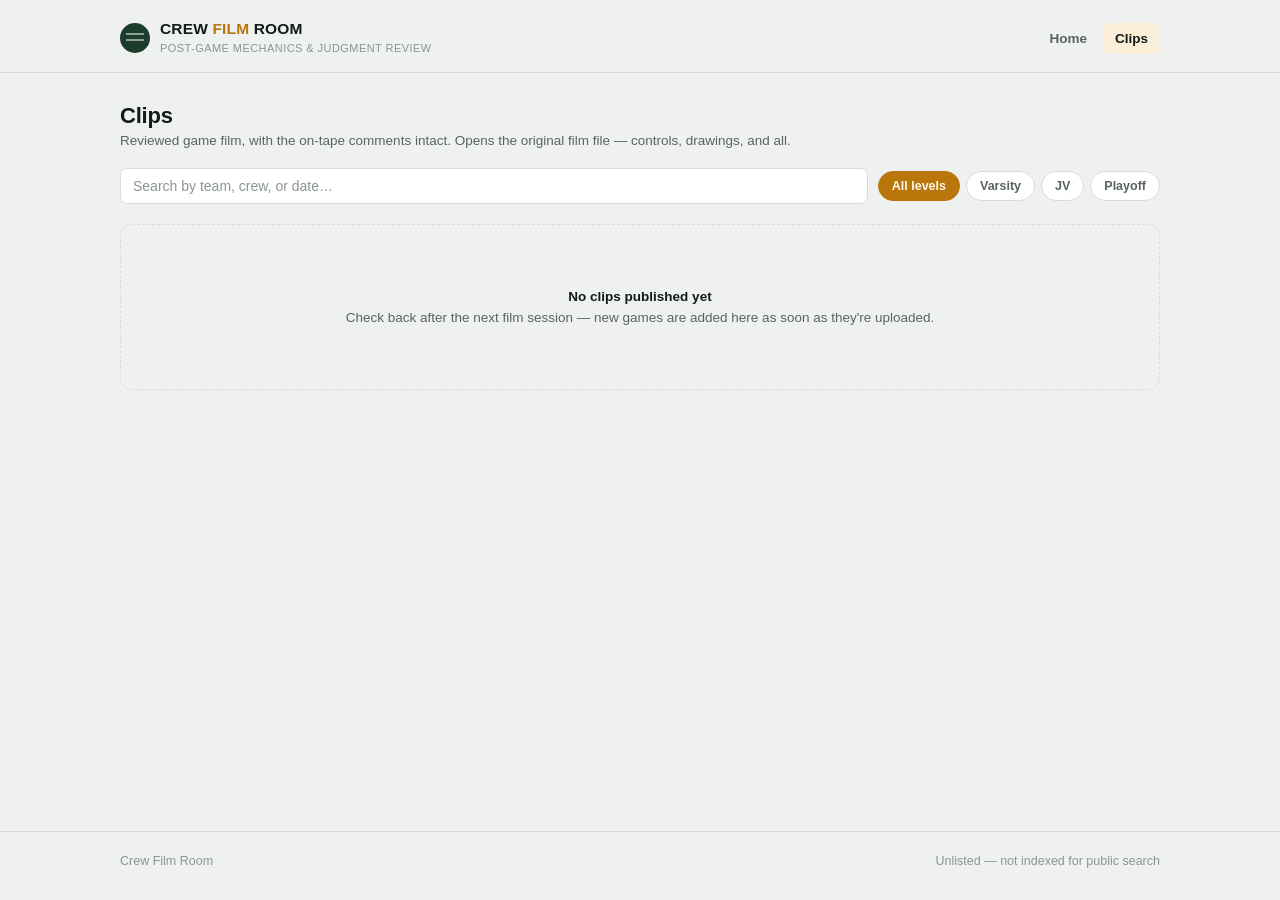
==== clips/index.html @ f7b79e9a "Scaffold Crew Film Room static site Home page with an extensible section grid, a searchable/filterab" ====
<!doctype html>
<html lang="en">
<head>
  <meta charset="utf-8" />
  <meta name="viewport" content="width=device-width, initial-scale=1" />
  <title>Clips — Crew Film Room</title>
  <meta name="description" content="Search reviewed game film for the crew." />
  <link rel="stylesheet" href="/assets/site.css" />
</head>
<body>
  <header class="site-header">
    <div class="wrap">
      <a class="brand" href="/">
        <span class="mark"></span>
        <span>
          <span class="name">CREW <span>FILM</span> ROOM</span><br />
          <span class="tagline">Post-game mechanics &amp; judgment review</span>
        </span>
      </a>
      <nav class="site-nav">
        <a href="/">Home</a>
        <a href="/clips/" aria-current="page">Clips</a>
      </nav>
    </div>
  </header>

  <main class="clips-main">
    <div class="wrap">
      <div class="page-head">
        <h1>Clips</h1>
        <p>Reviewed game film, with the on-tape comments intact. Opens the original film file &mdash; controls, drawings, and all.</p>
      </div>

      <div class="toolbar">
        <input class="search" id="search" placeholder="Search by team, crew, or date…" />
        <div class="chip-row" id="levelChips">
          <button class="chip active" data-level="all">All levels</button>
          <button class="chip" data-level="Varsity">Varsity</button>
          <button class="chip" data-level="JV">JV</button>
          <button class="chip" data-level="Playoff">Playoff</button>
        </div>
      </div>

      <div id="grid" class="grid"></div>
      <div id="emptyState" class="empty-state" style="display:none;">
        <p>No clips published yet</p>
        <p>Check back after the next film session &mdash; new games are added here as soon as they're uploaded.</p>
      </div>
    </div>
  </main>

  <footer class="site-footer">
    <div class="wrap">
      <span>Crew Film Room</span>
      <span>Unlisted &mdash; not indexed for public search</span>
    </div>
  </footer>

  <script src="/assets/clips.js"></script>
</body>
</html>
---- assets/site.css ----
/* Crew Film Room — shared styles */

:root {
  --bg: #eef1ef;
  --surface: #ffffff;
  --surface-2: #f5f7f5;
  --ink: #131b17;
  --ink-muted: #59645f;
  --ink-faint: #8b968f;
  --accent: #b9760a;
  --accent-ink: #fff8ee;
  --accent-bg: #fbeed9;
  --line: #d7dcd8;
  --field: #1d3d2c;
  --field-line: rgba(255, 255, 255, 0.5);
  --shadow: 0 1px 2px rgba(20, 30, 25, 0.06), 0 6px 20px rgba(20, 30, 25, 0.05);
}

@media (prefers-color-scheme: dark) {
  :root {
    --bg: #0e1310;
    --surface: #161d19;
    --surface-2: #1c2420;
    --ink: #e9ede9;
    --ink-muted: #97a29c;
    --ink-faint: #616c66;
    --accent: #e8a93c;
    --accent-ink: #201804;
    --accent-bg: #2c2413;
    --line: #293029;
    --field: #142a1e;
    --field-line: rgba(255, 255, 255, 0.35);
    --shadow: 0 1px 2px rgba(0, 0, 0, 0.3), 0 8px 24px rgba(0, 0, 0, 0.35);
  }
}
:root[data-theme="dark"] {
  --bg: #0e1310; --surface: #161d19; --surface-2: #1c2420; --ink: #e9ede9;
  --ink-muted: #97a29c; --ink-faint: #616c66; --accent: #e8a93c; --accent-ink: #201804;
  --accent-bg: #2c2413; --line: #293029; --field: #142a1e; --field-line: rgba(255, 255, 255, 0.35);
  --shadow: 0 1px 2px rgba(0, 0, 0, 0.3), 0 8px 24px rgba(0, 0, 0, 0.35);
}
:root[data-theme="light"] {
  --bg: #eef1ef; --surface: #ffffff; --surface-2: #f5f7f5; --ink: #131b17;
  --ink-muted: #59645f; --ink-faint: #8b968f; --accent: #b9760a; --accent-ink: #fff8ee;
  --accent-bg: #fbeed9; --line: #d7dcd8; --field: #1d3d2c; --field-line: rgba(255, 255, 255, 0.5);
  --shadow: 0 1px 2px rgba(20, 30, 25, 0.06), 0 6px 20px rgba(20, 30, 25, 0.05);
}

* { box-sizing: border-box; }
html, body { margin: 0; background: var(--bg); color: var(--ink); }
body {
  font-family: -apple-system, BlinkMacSystemFont, "Segoe UI", Roboto, Arial, sans-serif;
  font-variant-numeric: tabular-nums;
  min-height: 100vh;
  display: flex;
  flex-direction: column;
}
a { color: inherit; }
button { font-family: inherit; }

.wrap { max-width: 1080px; margin: 0 auto; padding: 0 20px; width: 100%; }

/* ---------- header ---------- */
.site-header {
  border-bottom: 1px solid var(--line);
}
.site-header .wrap {
  display: flex;
  align-items: center;
  justify-content: space-between;
  padding: 20px 20px 16px;
  gap: 16px;
  flex-wrap: wrap;
}
.brand { display: flex; align-items: center; gap: 10px; text-decoration: none; }
.brand .mark {
  width: 30px; height: 30px; border-radius: 50%;
  background: var(--field);
  position: relative;
  flex: none;
}
.brand .mark::before, .brand .mark::after {
  content: "";
  position: absolute;
  left: 6px; right: 6px;
  height: 1.5px;
  background: var(--field-line);
}
.brand .mark::before { top: 10px; }
.brand .mark::after { top: 16px; }
.brand .name { font-weight: 800; font-size: 15.5px; letter-spacing: 0.01em; color: var(--ink); }
.brand .name span { color: var(--accent); }
.brand .tagline {
  font-size: 11px; color: var(--ink-faint);
  letter-spacing: 0.04em; text-transform: uppercase;
  margin-top: 1px;
}

.site-nav { display: flex; gap: 4px; }
.site-nav a {
  font-size: 13.5px; font-weight: 600; color: var(--ink-muted);
  text-decoration: none; padding: 8px 12px; border-radius: 7px;
}
.site-nav a:hover { background: var(--surface-2); color: var(--ink); }
.site-nav a[aria-current="page"] { color: var(--ink); background: var(--accent-bg); }

/* ---------- footer ---------- */
.site-footer {
  margin-top: auto;
  border-top: 1px solid var(--line);
  padding: 22px 0 32px;
}
.site-footer .wrap {
  font-size: 12.5px;
  color: var(--ink-faint);
  display: flex;
  justify-content: space-between;
  flex-wrap: wrap;
  gap: 8px;
}

/* ---------- home ---------- */
main { flex: 1; }
.home-main .wrap { padding-top: 44px; padding-bottom: 60px; }
.intro { max-width: 60ch; margin-bottom: 36px; }
.intro .eyebrow {
  font-size: 11.5px; font-weight: 700; letter-spacing: 0.14em; text-transform: uppercase;
  color: var(--accent); display: flex; align-items: center; gap: 10px; margin-bottom: 12px;
}
.intro .eyebrow::before { content: ""; display: inline-block; width: 22px; height: 2px; background: var(--accent); }
.intro h1 {
  font-size: clamp(26px, 4.5vw, 36px); font-weight: 800; letter-spacing: -0.01em;
  line-height: 1.12; margin: 0 0 10px; text-wrap: balance;
}
.intro .lede { font-size: 15px; color: var(--ink-muted); line-height: 1.55; margin: 0; }

.sections-grid {
  display: grid;
  grid-template-columns: repeat(auto-fit, minmax(240px, 1fr));
  gap: 14px;
}
.section-card {
  display: block;
  text-decoration: none;
  background: var(--surface);
  border: 1px solid var(--line);
  border-radius: 12px;
  padding: 20px 20px 22px;
  box-shadow: var(--shadow);
  transition: transform 0.12s ease;
}
.section-card:not(.is-soon):hover { transform: translateY(-2px); }
.section-card.is-soon { cursor: default; opacity: 0.7; }
.section-card .card-top {
  display: flex; align-items: center; justify-content: space-between; margin-bottom: 10px;
}
.section-card h2 { font-size: 16px; font-weight: 700; margin: 0; color: var(--ink); }
.section-card p { font-size: 13.5px; color: var(--ink-muted); line-height: 1.5; margin: 0; }
.status-pill {
  font-size: 10.5px; font-weight: 700; text-transform: uppercase; letter-spacing: 0.05em;
  padding: 3px 8px; border-radius: 999px; white-space: nowrap;
}
.status-pill.live { background: var(--accent-bg); color: var(--accent); }
.status-pill.soon { background: var(--surface-2); color: var(--ink-faint); border: 1px solid var(--line); }

/* ---------- clips / search ---------- */
.clips-main .wrap { padding-top: 30px; padding-bottom: 60px; }
.page-head { margin-bottom: 20px; }
.page-head h1 { font-size: 22px; font-weight: 800; margin: 0 0 4px; letter-spacing: -0.01em; }
.page-head p { font-size: 13.5px; color: var(--ink-muted); margin: 0; }

.toolbar { display: flex; gap: 10px; align-items: center; flex-wrap: wrap; margin-bottom: 20px; }
.search {
  flex: 1; min-width: 200px;
  background: var(--surface); border: 1px solid var(--line); border-radius: 7px;
  padding: 9px 12px; font-size: 14px; color: var(--ink);
}
.search::placeholder { color: var(--ink-faint); }
.chip-row { display: flex; gap: 6px; flex-wrap: wrap; }
.chip {
  font-size: 12.5px; font-weight: 600; padding: 7px 13px; border-radius: 999px;
  border: 1px solid var(--line); background: var(--surface); color: var(--ink-muted); cursor: pointer;
}
.chip.active { background: var(--accent); color: var(--accent-ink); border-color: var(--accent); }

.grid {
  display: grid;
  grid-template-columns: repeat(auto-fill, minmax(260px, 1fr));
  gap: 16px;
}
.card {
  background: var(--surface);
  border: 1px solid var(--line);
  border-radius: 10px;
  overflow: hidden;
  text-decoration: none;
  color: inherit;
  box-shadow: var(--shadow);
  transition: transform 0.12s ease;
  display: flex;
  flex-direction: column;
}
.card:hover { transform: translateY(-2px); }
.card:focus-visible { outline: 2px solid var(--accent); outline-offset: 2px; }

.thumb {
  position: relative;
  aspect-ratio: 16 / 9;
  background:
    repeating-linear-gradient(90deg, transparent 0 38px, var(--field-line) 38px 39px, transparent 39px 76px),
    linear-gradient(160deg, var(--field), #0e2117 85%);
  overflow: hidden;
}
.thumb img { width: 100%; height: 100%; object-fit: cover; display: block; }
.thumb .clipcount {
  position: absolute; right: 8px; bottom: 8px;
  background: rgba(0, 0, 0, 0.55); color: #fff;
  font-size: 11px; font-weight: 700; padding: 3px 7px; border-radius: 4px;
}
.thumb .play { position: absolute; inset: 0; display: flex; align-items: center; justify-content: center; }
.thumb .play svg { width: 40px; height: 40px; opacity: 0.9; filter: drop-shadow(0 2px 6px rgba(0, 0, 0, 0.4)); }

.card-body { padding: 13px 14px 15px; display: flex; flex-direction: column; gap: 8px; flex: 1; }
.card-top { display: flex; justify-content: space-between; align-items: flex-start; gap: 8px; }
.matchup { font-weight: 700; font-size: 14.5px; line-height: 1.3; }
.level-pill {
  font-size: 10.5px; font-weight: 700; text-transform: uppercase; letter-spacing: 0.04em;
  padding: 3px 7px; border-radius: 4px; white-space: nowrap;
  background: var(--accent-bg); color: var(--accent);
}
.card-meta { font-size: 12px; color: var(--ink-muted); display: flex; gap: 8px; flex-wrap: wrap; }
.card-meta .dot { color: var(--ink-faint); }
.tag-row { display: flex; gap: 5px; flex-wrap: wrap; margin-top: 2px; }
.tag {
  font-size: 11px; color: var(--ink-muted); background: var(--surface-2);
  padding: 3px 8px; border-radius: 999px; border: 1px solid var(--line);
}

.empty-state {
  text-align: center;
  padding: 64px 20px;
  color: var(--ink-muted);
  border: 1px dashed var(--line);
  border-radius: 12px;
}
.empty-state p:first-child { font-weight: 700; color: var(--ink); margin: 0 0 6px; }
.empty-state p { font-size: 13.5px; margin: 0; }
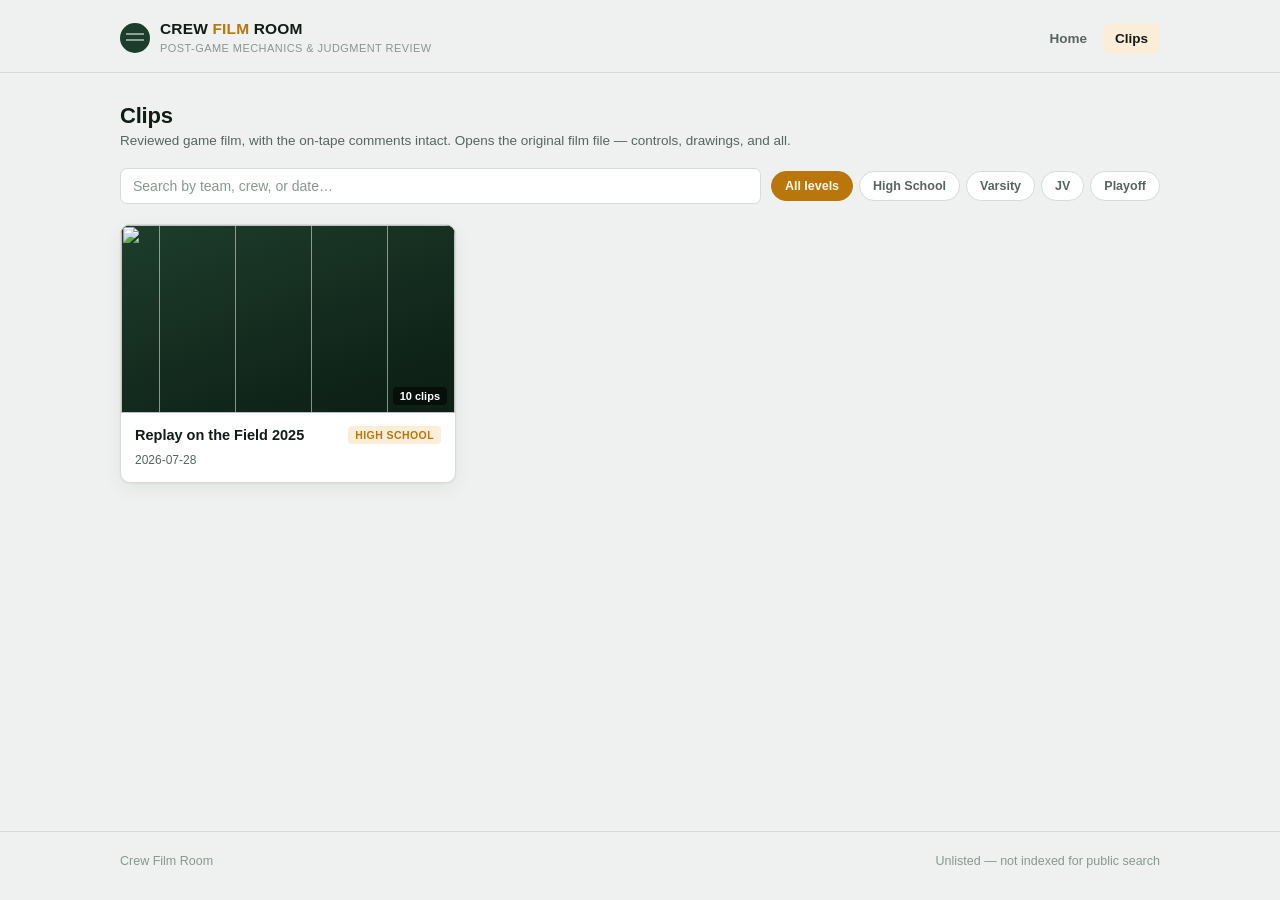
==== commit df762b63: "Add Replay on the Field 2025 and support crew-less/tagless entries Cards now omit the crew line and " ====
--- a/clips/index.html
+++ b/clips/index.html
@@ -35,6 +35,7 @@
         <input class="search" id="search" placeholder="Search by team, crew, or date…" />
         <div class="chip-row" id="levelChips">
           <button class="chip active" data-level="all">All levels</button>
+          <button class="chip" data-level="High School">High School</button>
           <button class="chip" data-level="Varsity">Varsity</button>
           <button class="chip" data-level="JV">JV</button>
           <button class="chip" data-level="Playoff">Playoff</button>
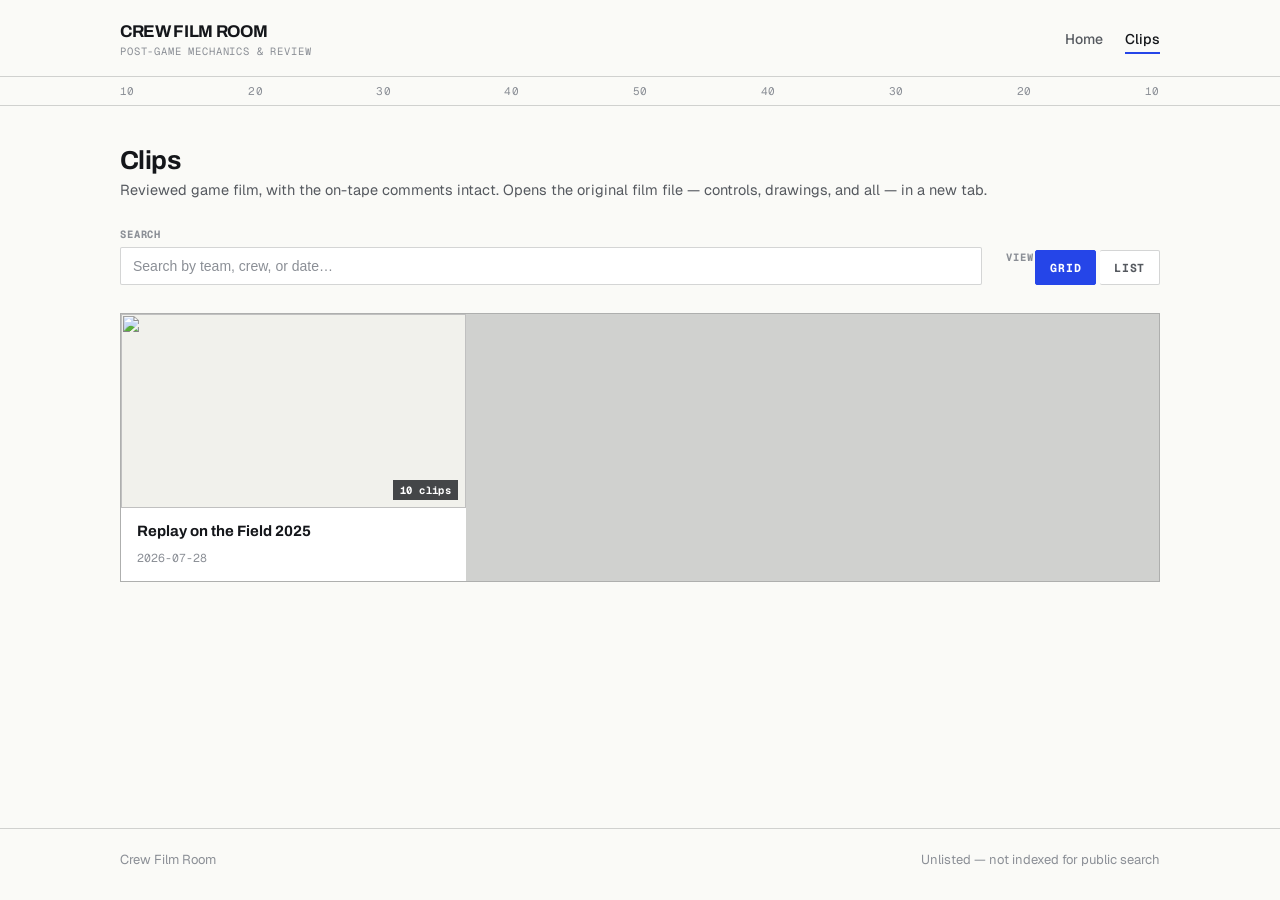
==== commit 317625e7: "Restyle to the Chalk Line design system, revamp copy, add list view Ports the theme from ~/code/whit" ====
--- a/clips/index.html
+++ b/clips/index.html
@@ -5,17 +5,17 @@
   <meta name="viewport" content="width=device-width, initial-scale=1" />
   <title>Clips — Crew Film Room</title>
   <meta name="description" content="Search reviewed game film for the crew." />
+  <link rel="preconnect" href="https://fonts.googleapis.com" />
+  <link rel="preconnect" href="https://fonts.gstatic.com" crossorigin />
+  <link href="https://fonts.googleapis.com/css2?family=Archivo:wght@600;700&family=Geist:wght@400;500;700&family=Geist+Mono:wght@400;700&display=swap" rel="stylesheet" />
   <link rel="stylesheet" href="/assets/site.css" />
 </head>
 <body>
   <header class="site-header">
     <div class="wrap">
       <a class="brand" href="/">
-        <span class="mark"></span>
-        <span>
-          <span class="name">CREW <span>FILM</span> ROOM</span><br />
-          <span class="tagline">Post-game mechanics &amp; judgment review</span>
-        </span>
+        <span class="name">Crew Film Room</span>
+        <span class="tagline">Post-game mechanics &amp; Review</span>
       </a>
       <nav class="site-nav">
         <a href="/">Home</a>
@@ -24,21 +24,30 @@
     </div>
   </header>
 
+  <div class="yardline-strip">
+    <div class="wrap">
+      <span>10</span><span>20</span><span>30</span><span>40</span><span>50</span><span>40</span><span>30</span><span>20</span><span>10</span>
+    </div>
+  </div>
+
   <main class="clips-main">
     <div class="wrap">
       <div class="page-head">
         <h1>Clips</h1>
-        <p>Reviewed game film, with the on-tape comments intact. Opens the original film file &mdash; controls, drawings, and all.</p>
+        <p>Reviewed game film, with the on-tape comments intact. Opens the original film file &mdash; controls, drawings, and all &mdash; in a new tab.</p>
       </div>
 
       <div class="toolbar">
-        <input class="search" id="search" placeholder="Search by team, crew, or date…" />
-        <div class="chip-row" id="levelChips">
-          <button class="chip active" data-level="all">All levels</button>
-          <button class="chip" data-level="High School">High School</button>
-          <button class="chip" data-level="Varsity">Varsity</button>
-          <button class="chip" data-level="JV">JV</button>
-          <button class="chip" data-level="Playoff">Playoff</button>
+        <div class="search-field">
+          <label for="search">Search</label>
+          <input class="search" id="search" placeholder="Search by team, crew, or date…" />
+        </div>
+        <div class="view-toggle" role="group" aria-label="Layout">
+          <span class="mono-label">View</span>
+          <div>
+            <button class="view-btn" id="viewGrid" type="button" aria-pressed="true">Grid</button>
+            <button class="view-btn" id="viewList" type="button" aria-pressed="false">List</button>
+          </div>
         </div>
       </div>
 
--- a/assets/site.css
+++ b/assets/site.css
@@ -1,118 +1,116 @@
-/* Crew Film Room — shared styles */
+/* Crew Film Room — "Chalk Line" theme, ported from ~/code/whitehat's
+   DESIGN.md. Same audience (NFHS football officials), same system:
+   light paper surface, cobalt accent, hairline rules instead of cards,
+   mono uppercase micro-labels, zero border-radius, no shadows/gradients.
+   Light-first by design — whitehat has no dark mode, so neither does this. */
 
 :root {
-  --bg: #eef1ef;
-  --surface: #ffffff;
-  --surface-2: #f5f7f5;
-  --ink: #131b17;
-  --ink-muted: #59645f;
-  --ink-faint: #8b968f;
-  --accent: #b9760a;
-  --accent-ink: #fff8ee;
-  --accent-bg: #fbeed9;
-  --line: #d7dcd8;
-  --field: #1d3d2c;
-  --field-line: rgba(255, 255, 255, 0.5);
-  --shadow: 0 1px 2px rgba(20, 30, 25, 0.06), 0 6px 20px rgba(20, 30, 25, 0.05);
-}
-
-@media (prefers-color-scheme: dark) {
-  :root {
-    --bg: #0e1310;
-    --surface: #161d19;
-    --surface-2: #1c2420;
-    --ink: #e9ede9;
-    --ink-muted: #97a29c;
-    --ink-faint: #616c66;
-    --accent: #e8a93c;
-    --accent-ink: #201804;
-    --accent-bg: #2c2413;
-    --line: #293029;
-    --field: #142a1e;
-    --field-line: rgba(255, 255, 255, 0.35);
-    --shadow: 0 1px 2px rgba(0, 0, 0, 0.3), 0 8px 24px rgba(0, 0, 0, 0.35);
-  }
-}
-:root[data-theme="dark"] {
-  --bg: #0e1310; --surface: #161d19; --surface-2: #1c2420; --ink: #e9ede9;
-  --ink-muted: #97a29c; --ink-faint: #616c66; --accent: #e8a93c; --accent-ink: #201804;
-  --accent-bg: #2c2413; --line: #293029; --field: #142a1e; --field-line: rgba(255, 255, 255, 0.35);
-  --shadow: 0 1px 2px rgba(0, 0, 0, 0.3), 0 8px 24px rgba(0, 0, 0, 0.35);
-}
-:root[data-theme="light"] {
-  --bg: #eef1ef; --surface: #ffffff; --surface-2: #f5f7f5; --ink: #131b17;
-  --ink-muted: #59645f; --ink-faint: #8b968f; --accent: #b9760a; --accent-ink: #fff8ee;
-  --accent-bg: #fbeed9; --line: #d7dcd8; --field: #1d3d2c; --field-line: rgba(255, 255, 255, 0.5);
-  --shadow: 0 1px 2px rgba(20, 30, 25, 0.06), 0 6px 20px rgba(20, 30, 25, 0.05);
+  /* Surfaces */
+  --color-bg: #FAFAF7;
+  --color-surface: #FFFFFF;
+  --color-surface-hover: #F1F1EC;
+
+  /* Text */
+  --color-text-primary: #14161A;
+  --color-text-secondary: #55595F;
+  --color-text-muted: #8B8F96;
+
+  /* Accent */
+  --color-accent: #2545E8;
+  --color-accent-hover: #1B36C4;
+
+  /* Rules (borders) */
+  --color-border: rgba(20, 22, 26, 0.18);
+  --color-border-active: rgba(20, 22, 26, 0.45);
 }
 
 * { box-sizing: border-box; }
-html, body { margin: 0; background: var(--bg); color: var(--ink); }
+html, body { margin: 0; background: var(--color-bg); color: var(--color-text-primary); }
 body {
-  font-family: -apple-system, BlinkMacSystemFont, "Segoe UI", Roboto, Arial, sans-serif;
+  font-family: "Geist", sans-serif;
   font-variant-numeric: tabular-nums;
   min-height: 100vh;
   display: flex;
   flex-direction: column;
+  -webkit-font-smoothing: antialiased;
+  -moz-osx-font-smoothing: grayscale;
 }
 a { color: inherit; }
 button { font-family: inherit; }
+h1, h2, h3 {
+  font-family: "Archivo", sans-serif;
+  letter-spacing: -0.02em;
+}
+
+:focus-visible {
+  outline: 2px solid var(--color-accent);
+  outline-offset: 2px;
+}
+
+.mono-label {
+  font-family: "Geist Mono", monospace;
+  text-transform: uppercase;
+  letter-spacing: 0.08em;
+}
 
 .wrap { max-width: 1080px; margin: 0 auto; padding: 0 20px; width: 100%; }
 
 /* ---------- header ---------- */
 .site-header {
-  border-bottom: 1px solid var(--line);
+  border-bottom: 1px solid var(--color-border);
 }
 .site-header .wrap {
   display: flex;
   align-items: center;
   justify-content: space-between;
-  padding: 20px 20px 16px;
+  padding: 22px 20px 18px;
   gap: 16px;
   flex-wrap: wrap;
 }
-.brand { display: flex; align-items: center; gap: 10px; text-decoration: none; }
-.brand .mark {
-  width: 30px; height: 30px; border-radius: 50%;
-  background: var(--field);
-  position: relative;
-  flex: none;
-}
-.brand .mark::before, .brand .mark::after {
-  content: "";
-  position: absolute;
-  left: 6px; right: 6px;
-  height: 1.5px;
-  background: var(--field-line);
-}
-.brand .mark::before { top: 10px; }
-.brand .mark::after { top: 16px; }
-.brand .name { font-weight: 800; font-size: 15.5px; letter-spacing: 0.01em; color: var(--ink); }
-.brand .name span { color: var(--accent); }
+.brand { display: flex; flex-direction: column; text-decoration: none; }
+.brand .name {
+  font-family: "Archivo", sans-serif;
+  font-weight: 700; font-size: 17px; letter-spacing: -0.02em;
+  text-transform: uppercase; color: var(--color-text-primary);
+}
 .brand .tagline {
-  font-size: 11px; color: var(--ink-faint);
-  letter-spacing: 0.04em; text-transform: uppercase;
-  margin-top: 1px;
-}
-
-.site-nav { display: flex; gap: 4px; }
+  font-family: "Geist Mono", monospace;
+  font-size: 10.5px; color: var(--color-text-muted);
+  letter-spacing: 0.08em; text-transform: uppercase;
+  margin-top: 3px;
+}
+
+.site-nav { display: flex; gap: 22px; }
 .site-nav a {
-  font-size: 13.5px; font-weight: 600; color: var(--ink-muted);
-  text-decoration: none; padding: 8px 12px; border-radius: 7px;
-}
-.site-nav a:hover { background: var(--surface-2); color: var(--ink); }
-.site-nav a[aria-current="page"] { color: var(--ink); background: var(--accent-bg); }
+  font-size: 14px; font-weight: 500; color: var(--color-text-secondary);
+  text-decoration: none; padding: 4px 0; border-bottom: 2px solid transparent;
+}
+.site-nav a:hover { color: var(--color-text-primary); }
+.site-nav a[aria-current="page"] { color: var(--color-text-primary); border-bottom-color: var(--color-accent); }
+
+/* Yard-line strip — the signature Chalk Line motif, mono numerals under the header */
+.yardline-strip {
+  border-bottom: 1px solid var(--color-border);
+  overflow-x: auto;
+}
+.yardline-strip .wrap {
+  display: flex; justify-content: space-between;
+  padding: 7px 20px;
+  font-family: "Geist Mono", monospace;
+  font-size: 11px; color: var(--color-text-muted);
+  letter-spacing: 0.04em;
+  min-width: 420px;
+}
 
 /* ---------- footer ---------- */
 .site-footer {
   margin-top: auto;
-  border-top: 1px solid var(--line);
+  border-top: 1px solid var(--color-border);
   padding: 22px 0 32px;
 }
 .site-footer .wrap {
-  font-size: 12.5px;
-  color: var(--ink-faint);
+  font-size: 13px;
+  color: var(--color-text-muted);
   display: flex;
   justify-content: space-between;
   flex-wrap: wrap;
@@ -121,127 +119,171 @@
 
 /* ---------- home ---------- */
 main { flex: 1; }
-.home-main .wrap { padding-top: 44px; padding-bottom: 60px; }
-.intro { max-width: 60ch; margin-bottom: 36px; }
+.home-main .wrap { padding-top: 56px; padding-bottom: 64px; }
+.intro { max-width: 62ch; margin-bottom: 48px; }
 .intro .eyebrow {
-  font-size: 11.5px; font-weight: 700; letter-spacing: 0.14em; text-transform: uppercase;
-  color: var(--accent); display: flex; align-items: center; gap: 10px; margin-bottom: 12px;
-}
-.intro .eyebrow::before { content: ""; display: inline-block; width: 22px; height: 2px; background: var(--accent); }
+  font-family: "Geist Mono", monospace;
+  font-size: 12px; font-weight: 700; letter-spacing: 0.08em; text-transform: uppercase;
+  color: var(--color-accent); margin-bottom: 18px;
+}
 .intro h1 {
-  font-size: clamp(26px, 4.5vw, 36px); font-weight: 800; letter-spacing: -0.01em;
-  line-height: 1.12; margin: 0 0 10px; text-wrap: balance;
-}
-.intro .lede { font-size: 15px; color: var(--ink-muted); line-height: 1.55; margin: 0; }
+  font-size: clamp(30px, 5vw, 44px); font-weight: 700; letter-spacing: -0.03em;
+  line-height: 1.08; margin: 0 0 16px; text-wrap: balance;
+}
+.intro .lede { font-size: 17px; color: var(--color-text-secondary); line-height: 1.6; margin: 0; max-width: 56ch; }
 
 .sections-grid {
-  display: grid;
-  grid-template-columns: repeat(auto-fit, minmax(240px, 1fr));
-  gap: 14px;
+  display: flex;
+  flex-direction: column;
 }
 .section-card {
+  display: flex;
+  align-items: baseline;
+  justify-content: space-between;
+  gap: 20px;
+  text-decoration: none;
+  padding: 22px 0;
+  border-top: 1px solid var(--color-border);
+  color: inherit;
+}
+.sections-grid .section-card:last-child { border-bottom: 1px solid var(--color-border); }
+.section-card:not(.is-soon):hover { background: var(--color-surface-hover); }
+.section-card.is-soon { cursor: default; }
+.section-card .card-top {
+  display: flex; align-items: baseline; gap: 14px; min-width: 150px;
+}
+.section-card h2 {
+  font-family: "Archivo", sans-serif;
+  font-size: 16px; font-weight: 700; margin: 0; color: var(--color-text-primary);
+}
+.section-card p { font-size: 14.5px; color: var(--color-text-secondary); line-height: 1.5; margin: 0; }
+.status-pill {
+  font-family: "Geist Mono", monospace;
+  font-size: 10.5px; font-weight: 700; text-transform: uppercase; letter-spacing: 0.06em;
+  white-space: nowrap;
+}
+.status-pill.live { color: var(--color-accent); }
+.status-pill.soon { color: var(--color-text-muted); }
+
+/* ---------- clips / search ---------- */
+.clips-main .wrap { padding-top: 40px; padding-bottom: 64px; }
+.page-head { margin-bottom: 28px; }
+.page-head h1 { font-size: 26px; font-weight: 700; margin: 0 0 6px; letter-spacing: -0.02em; }
+.page-head p { font-size: 14.5px; color: var(--color-text-secondary); margin: 0; }
+
+.toolbar { display: flex; gap: 24px; align-items: flex-end; flex-wrap: wrap; margin-bottom: 28px; }
+.search-field { flex: 1; min-width: 220px; }
+.search-field label {
   display: block;
-  text-decoration: none;
-  background: var(--surface);
-  border: 1px solid var(--line);
-  border-radius: 12px;
-  padding: 20px 20px 22px;
-  box-shadow: var(--shadow);
-  transition: transform 0.12s ease;
-}
-.section-card:not(.is-soon):hover { transform: translateY(-2px); }
-.section-card.is-soon { cursor: default; opacity: 0.7; }
-.section-card .card-top {
-  display: flex; align-items: center; justify-content: space-between; margin-bottom: 10px;
-}
-.section-card h2 { font-size: 16px; font-weight: 700; margin: 0; color: var(--ink); }
-.section-card p { font-size: 13.5px; color: var(--ink-muted); line-height: 1.5; margin: 0; }
-.status-pill {
-  font-size: 10.5px; font-weight: 700; text-transform: uppercase; letter-spacing: 0.05em;
-  padding: 3px 8px; border-radius: 999px; white-space: nowrap;
-}
-.status-pill.live { background: var(--accent-bg); color: var(--accent); }
-.status-pill.soon { background: var(--surface-2); color: var(--ink-faint); border: 1px solid var(--line); }
-
-/* ---------- clips / search ---------- */
-.clips-main .wrap { padding-top: 30px; padding-bottom: 60px; }
-.page-head { margin-bottom: 20px; }
-.page-head h1 { font-size: 22px; font-weight: 800; margin: 0 0 4px; letter-spacing: -0.01em; }
-.page-head p { font-size: 13.5px; color: var(--ink-muted); margin: 0; }
-
-.toolbar { display: flex; gap: 10px; align-items: center; flex-wrap: wrap; margin-bottom: 20px; }
+  font-family: "Geist Mono", monospace;
+  font-size: 10.5px; font-weight: 700; letter-spacing: 0.08em; text-transform: uppercase;
+  color: var(--color-text-muted); margin-bottom: 6px;
+}
 .search {
-  flex: 1; min-width: 200px;
-  background: var(--surface); border: 1px solid var(--line); border-radius: 7px;
-  padding: 9px 12px; font-size: 14px; color: var(--ink);
-}
-.search::placeholder { color: var(--ink-faint); }
-.chip-row { display: flex; gap: 6px; flex-wrap: wrap; }
-.chip {
-  font-size: 12.5px; font-weight: 600; padding: 7px 13px; border-radius: 999px;
-  border: 1px solid var(--line); background: var(--surface); color: var(--ink-muted); cursor: pointer;
-}
-.chip.active { background: var(--accent); color: var(--accent-ink); border-color: var(--accent); }
-
+  width: 100%;
+  background: var(--color-surface); border: 1px solid var(--color-border); border-radius: 2px;
+  padding: 10px 12px; font-size: 14px; color: var(--color-text-primary);
+}
+.search:focus-visible { border-color: var(--color-accent); outline: none; }
+.search::placeholder { color: var(--color-text-muted); }
+
+.view-toggle { display: flex; gap: 2px; }
+.view-toggle span.mono-label {
+  display: block; font-size: 10.5px; font-weight: 700; color: var(--color-text-muted); margin-bottom: 6px;
+}
+.view-btn {
+  font-family: "Geist Mono", monospace;
+  font-size: 11.5px; font-weight: 700; letter-spacing: 0.06em; text-transform: uppercase;
+  padding: 9px 14px; border: 1px solid var(--color-border); border-radius: 2px;
+  background: var(--color-surface); color: var(--color-text-secondary); cursor: pointer;
+}
+.view-btn + .view-btn { border-left: none; }
+.view-btn[aria-pressed="true"] { background: var(--color-accent); color: #fff; border-color: var(--color-accent); }
+.view-btn:hover:not([aria-pressed="true"]) { background: var(--color-surface-hover); }
+
+/* Grid view */
 .grid {
   display: grid;
   grid-template-columns: repeat(auto-fill, minmax(260px, 1fr));
-  gap: 16px;
+  gap: 1px;
+  background: var(--color-border);
+  border: 1px solid var(--color-border);
 }
 .card {
-  background: var(--surface);
-  border: 1px solid var(--line);
-  border-radius: 10px;
-  overflow: hidden;
+  background: var(--color-surface);
   text-decoration: none;
   color: inherit;
-  box-shadow: var(--shadow);
-  transition: transform 0.12s ease;
-  display: flex;
-  flex-direction: column;
-}
-.card:hover { transform: translateY(-2px); }
-.card:focus-visible { outline: 2px solid var(--accent); outline-offset: 2px; }
+  display: flex;
+  flex-direction: column;
+}
+.card:hover { background: var(--color-surface-hover); }
+.card:focus-visible { outline: 2px solid var(--color-accent); outline-offset: -2px; }
 
 .thumb {
   position: relative;
   aspect-ratio: 16 / 9;
-  background:
-    repeating-linear-gradient(90deg, transparent 0 38px, var(--field-line) 38px 39px, transparent 39px 76px),
-    linear-gradient(160deg, var(--field), #0e2117 85%);
+  background: var(--color-surface-hover);
   overflow: hidden;
+  flex: none;
 }
 .thumb img { width: 100%; height: 100%; object-fit: cover; display: block; }
 .thumb .clipcount {
   position: absolute; right: 8px; bottom: 8px;
-  background: rgba(0, 0, 0, 0.55); color: #fff;
-  font-size: 11px; font-weight: 700; padding: 3px 7px; border-radius: 4px;
+  font-family: "Geist Mono", monospace;
+  background: rgba(20, 22, 26, 0.78); color: #fff;
+  font-size: 10.5px; font-weight: 700; letter-spacing: 0.04em; padding: 3px 7px;
 }
 .thumb .play { position: absolute; inset: 0; display: flex; align-items: center; justify-content: center; }
-.thumb .play svg { width: 40px; height: 40px; opacity: 0.9; filter: drop-shadow(0 2px 6px rgba(0, 0, 0, 0.4)); }
-
-.card-body { padding: 13px 14px 15px; display: flex; flex-direction: column; gap: 8px; flex: 1; }
-.card-top { display: flex; justify-content: space-between; align-items: flex-start; gap: 8px; }
-.matchup { font-weight: 700; font-size: 14.5px; line-height: 1.3; }
-.level-pill {
-  font-size: 10.5px; font-weight: 700; text-transform: uppercase; letter-spacing: 0.04em;
-  padding: 3px 7px; border-radius: 4px; white-space: nowrap;
-  background: var(--accent-bg); color: var(--accent);
-}
-.card-meta { font-size: 12px; color: var(--ink-muted); display: flex; gap: 8px; flex-wrap: wrap; }
-.card-meta .dot { color: var(--ink-faint); }
-.tag-row { display: flex; gap: 5px; flex-wrap: wrap; margin-top: 2px; }
+.thumb .play svg { width: 34px; height: 34px; opacity: 0.85; }
+
+.card-body { padding: 14px 16px 16px; display: flex; flex-direction: column; gap: 8px; flex: 1; }
+.matchup {
+  font-family: "Archivo", sans-serif;
+  font-weight: 700; font-size: 15px; line-height: 1.3;
+}
+.card-meta {
+  font-family: "Geist Mono", monospace;
+  font-size: 11.5px; color: var(--color-text-muted); display: flex; gap: 8px; flex-wrap: wrap;
+}
+.card-meta .dot { color: var(--color-border-active); }
+.tag-row { display: flex; gap: 6px; flex-wrap: wrap; margin-top: 2px; }
 .tag {
-  font-size: 11px; color: var(--ink-muted); background: var(--surface-2);
-  padding: 3px 8px; border-radius: 999px; border: 1px solid var(--line);
-}
+  font-family: "Geist Mono", monospace;
+  font-size: 10.5px; letter-spacing: 0.03em; color: var(--color-text-secondary);
+  border: 1px solid var(--color-border); padding: 2px 7px;
+}
+
+/* List view */
+.grid.is-list {
+  display: flex;
+  flex-direction: column;
+  background: none;
+  border: none;
+  gap: 0;
+}
+.grid.is-list .card {
+  flex-direction: row;
+  align-items: center;
+  gap: 16px;
+  border-top: 1px solid var(--color-border);
+  padding: 12px 4px;
+}
+.grid.is-list .card:last-child { border-bottom: 1px solid var(--color-border); }
+.grid.is-list .thumb { width: 120px; flex: none; aspect-ratio: 16 / 9; }
+.grid.is-list .card-body { padding: 0; flex-direction: row; align-items: center; flex-wrap: wrap; gap: 6px 16px; }
+.grid.is-list .matchup { min-width: 200px; }
+.grid.is-list .tag-row { margin-top: 0; }
+
+#grid.is-hidden { display: none; }
 
 .empty-state {
   text-align: center;
-  padding: 64px 20px;
-  color: var(--ink-muted);
-  border: 1px dashed var(--line);
-  border-radius: 12px;
-}
-.empty-state p:first-child { font-weight: 700; color: var(--ink); margin: 0 0 6px; }
-.empty-state p { font-size: 13.5px; margin: 0; }
+  padding: 72px 20px;
+  color: var(--color-text-secondary);
+  border: 1px solid var(--color-border);
+}
+.empty-state p:first-child {
+  font-family: "Archivo", sans-serif;
+  font-weight: 700; color: var(--color-text-primary); margin: 0 0 6px;
+}
+.empty-state p { font-size: 14px; margin: 0; }
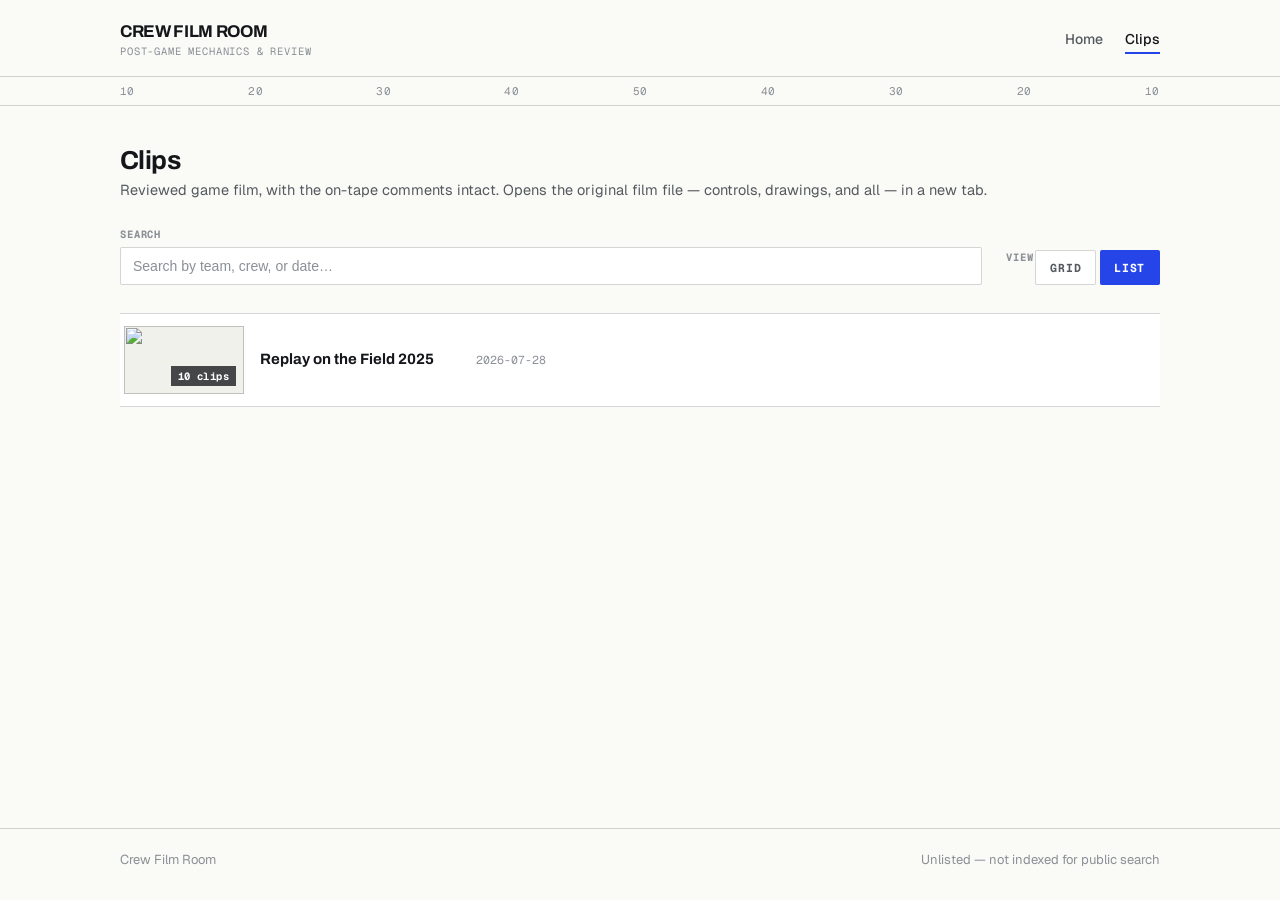
==== commit cb1b7737: "Cap grid card size, make list the default clips view Grid columns used minmax(260px, 1fr), so a sing" ====
--- a/clips/index.html
+++ b/clips/index.html
@@ -45,13 +45,13 @@
         <div class="view-toggle" role="group" aria-label="Layout">
           <span class="mono-label">View</span>
           <div>
-            <button class="view-btn" id="viewGrid" type="button" aria-pressed="true">Grid</button>
-            <button class="view-btn" id="viewList" type="button" aria-pressed="false">List</button>
+            <button class="view-btn" id="viewGrid" type="button" aria-pressed="false">Grid</button>
+            <button class="view-btn" id="viewList" type="button" aria-pressed="true">List</button>
           </div>
         </div>
       </div>
 
-      <div id="grid" class="grid"></div>
+      <div id="grid" class="grid is-list"></div>
       <div id="emptyState" class="empty-state" style="display:none;">
         <p>No clips published yet</p>
         <p>Check back after the next film session &mdash; new games are added here as soon as they're uploaded.</p>
--- a/assets/site.css
+++ b/assets/site.css
@@ -139,7 +139,6 @@
 .section-card {
   display: flex;
   align-items: baseline;
-  justify-content: space-between;
   gap: 20px;
   text-decoration: none;
   padding: 22px 0;
@@ -148,15 +147,21 @@
 }
 .sections-grid .section-card:last-child { border-bottom: 1px solid var(--color-border); }
 .section-card:not(.is-soon):hover { background: var(--color-surface-hover); }
+.section-card:not(.is-soon):hover h2 { color: var(--color-accent-hover); }
 .section-card.is-soon { cursor: default; }
 .section-card .card-top {
-  display: flex; align-items: baseline; gap: 14px; min-width: 150px;
+  display: flex; align-items: baseline; gap: 14px; min-width: 150px; flex: none;
 }
 .section-card h2 {
   font-family: "Archivo", sans-serif;
   font-size: 16px; font-weight: 700; margin: 0; color: var(--color-text-primary);
 }
-.section-card p { font-size: 14.5px; color: var(--color-text-secondary); line-height: 1.5; margin: 0; }
+.section-card:not(.is-soon) h2 { color: var(--color-accent); }
+.section-card p { font-size: 14.5px; color: var(--color-text-secondary); line-height: 1.5; margin: 0; flex: 1; }
+.row-arrow {
+  font-family: "Geist Mono", monospace;
+  font-size: 16px; color: var(--color-accent); flex: none;
+}
 .status-pill {
   font-family: "Geist Mono", monospace;
   font-size: 10.5px; font-weight: 700; text-transform: uppercase; letter-spacing: 0.06em;
@@ -204,13 +209,12 @@
 /* Grid view */
 .grid {
   display: grid;
-  grid-template-columns: repeat(auto-fill, minmax(260px, 1fr));
-  gap: 1px;
-  background: var(--color-border);
-  border: 1px solid var(--color-border);
+  grid-template-columns: repeat(auto-fit, minmax(240px, 300px));
+  gap: 16px;
 }
 .card {
   background: var(--color-surface);
+  border: 1px solid var(--color-border);
   text-decoration: none;
   color: inherit;
   display: flex;
@@ -257,14 +261,13 @@
 .grid.is-list {
   display: flex;
   flex-direction: column;
-  background: none;
-  border: none;
   gap: 0;
 }
 .grid.is-list .card {
   flex-direction: row;
   align-items: center;
   gap: 16px;
+  border: none;
   border-top: 1px solid var(--color-border);
   padding: 12px 4px;
 }
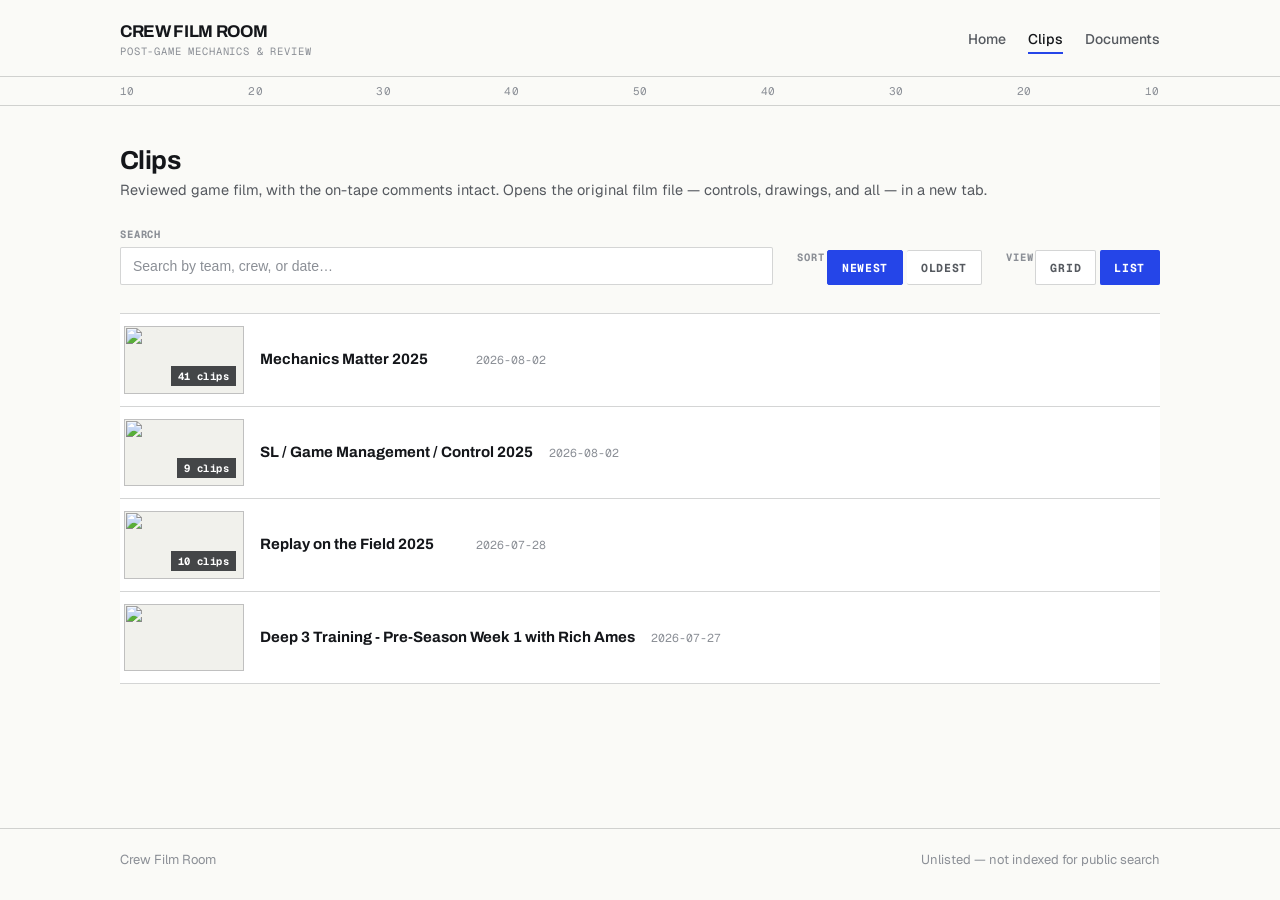
==== commit f92ba921: "Add sortable date order to the Clips page Newest/Oldest toggle in the toolbar, defaulting to newest-" ====
--- a/clips/index.html
+++ b/clips/index.html
@@ -20,6 +20,7 @@
       <nav class="site-nav">
         <a href="/">Home</a>
         <a href="/clips/" aria-current="page">Clips</a>
+        <a href="/documents/">Documents</a>
       </nav>
     </div>
   </header>
@@ -42,11 +43,18 @@
           <label for="search">Search</label>
           <input class="search" id="search" placeholder="Search by team, crew, or date…" />
         </div>
-        <div class="view-toggle" role="group" aria-label="Layout">
+        <div class="toggle-group" role="group" aria-label="Sort order">
+          <span class="mono-label">Sort</span>
+          <div>
+            <button class="toggle-btn" id="sortNewest" type="button" aria-pressed="true">Newest</button>
+            <button class="toggle-btn" id="sortOldest" type="button" aria-pressed="false">Oldest</button>
+          </div>
+        </div>
+        <div class="toggle-group" role="group" aria-label="Layout">
           <span class="mono-label">View</span>
           <div>
-            <button class="view-btn" id="viewGrid" type="button" aria-pressed="false">Grid</button>
-            <button class="view-btn" id="viewList" type="button" aria-pressed="true">List</button>
+            <button class="toggle-btn" id="viewGrid" type="button" aria-pressed="false">Grid</button>
+            <button class="toggle-btn" id="viewList" type="button" aria-pressed="true">List</button>
           </div>
         </div>
       </div>
--- a/assets/site.css
+++ b/assets/site.css
@@ -192,19 +192,19 @@
 .search:focus-visible { border-color: var(--color-accent); outline: none; }
 .search::placeholder { color: var(--color-text-muted); }
 
-.view-toggle { display: flex; gap: 2px; }
-.view-toggle span.mono-label {
+.toggle-group { display: flex; gap: 2px; }
+.toggle-group span.mono-label {
   display: block; font-size: 10.5px; font-weight: 700; color: var(--color-text-muted); margin-bottom: 6px;
 }
-.view-btn {
+.toggle-btn {
   font-family: "Geist Mono", monospace;
   font-size: 11.5px; font-weight: 700; letter-spacing: 0.06em; text-transform: uppercase;
   padding: 9px 14px; border: 1px solid var(--color-border); border-radius: 2px;
   background: var(--color-surface); color: var(--color-text-secondary); cursor: pointer;
 }
-.view-btn + .view-btn { border-left: none; }
-.view-btn[aria-pressed="true"] { background: var(--color-accent); color: #fff; border-color: var(--color-accent); }
-.view-btn:hover:not([aria-pressed="true"]) { background: var(--color-surface-hover); }
+.toggle-btn + .toggle-btn { border-left: none; }
+.toggle-btn[aria-pressed="true"] { background: var(--color-accent); color: #fff; border-color: var(--color-accent); }
+.toggle-btn:hover:not([aria-pressed="true"]) { background: var(--color-surface-hover); }
 
 /* Grid view */
 .grid {
@@ -231,7 +231,7 @@
   flex: none;
 }
 .thumb img { width: 100%; height: 100%; object-fit: cover; display: block; }
-.thumb .clipcount {
+.thumb .thumb-badge {
   position: absolute; right: 8px; bottom: 8px;
   font-family: "Geist Mono", monospace;
   background: rgba(20, 22, 26, 0.78); color: #fff;
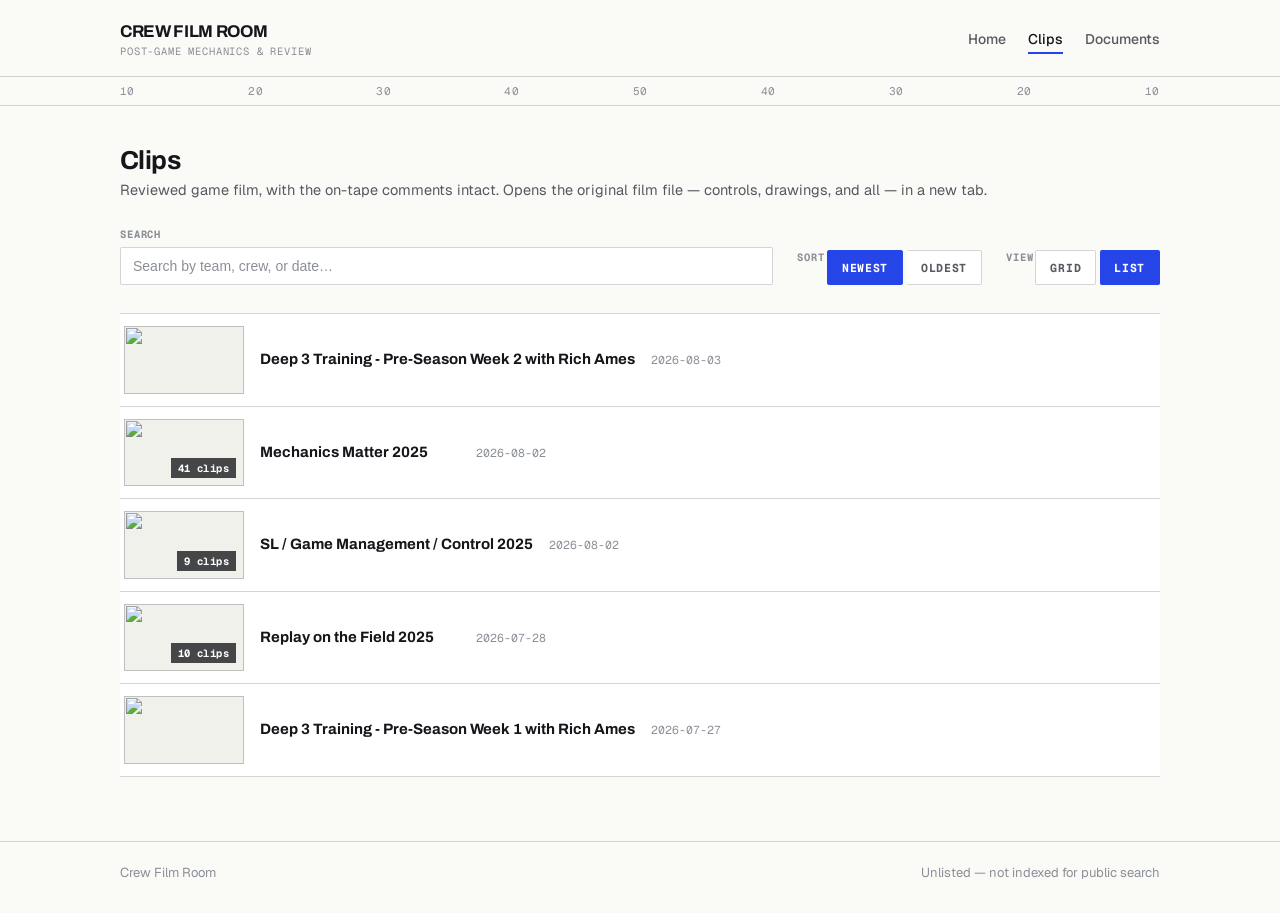
==== commit cafd9fa2: "Add Google Analytics (gtag.js) to all three pages Snippet placed immediately after the opening <head" ====
--- a/clips/index.html
+++ b/clips/index.html
@@ -1,6 +1,15 @@
 <!doctype html>
 <html lang="en">
 <head>
+  <!-- Google tag (gtag.js) -->
+  <script async src="https://www.googletagmanager.com/gtag/js?id=G-ZSHJEK3JCT"></script>
+  <script>
+    window.dataLayer = window.dataLayer || [];
+    function gtag(){dataLayer.push(arguments);}
+    gtag('js', new Date());
+
+    gtag('config', 'G-ZSHJEK3JCT');
+  </script>
   <meta charset="utf-8" />
   <meta name="viewport" content="width=device-width, initial-scale=1" />
   <title>Clips — Crew Film Room</title>
